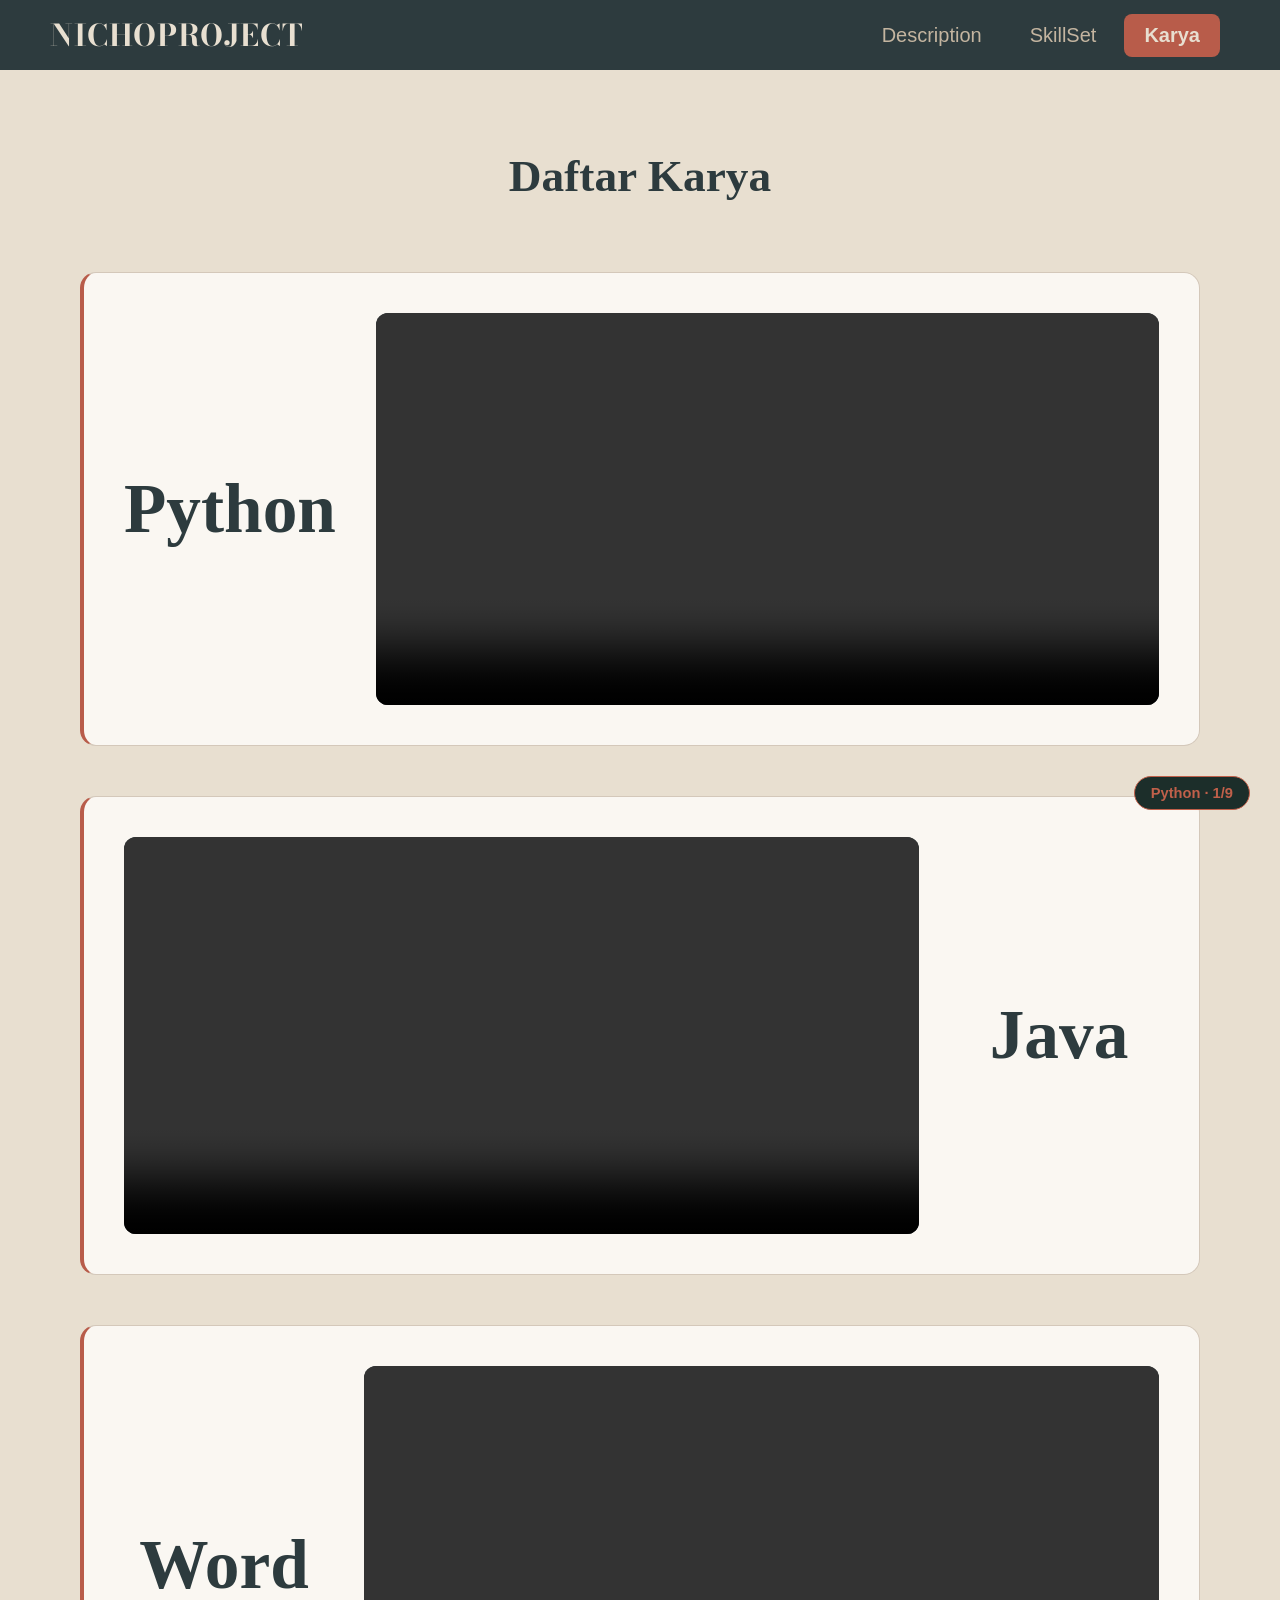
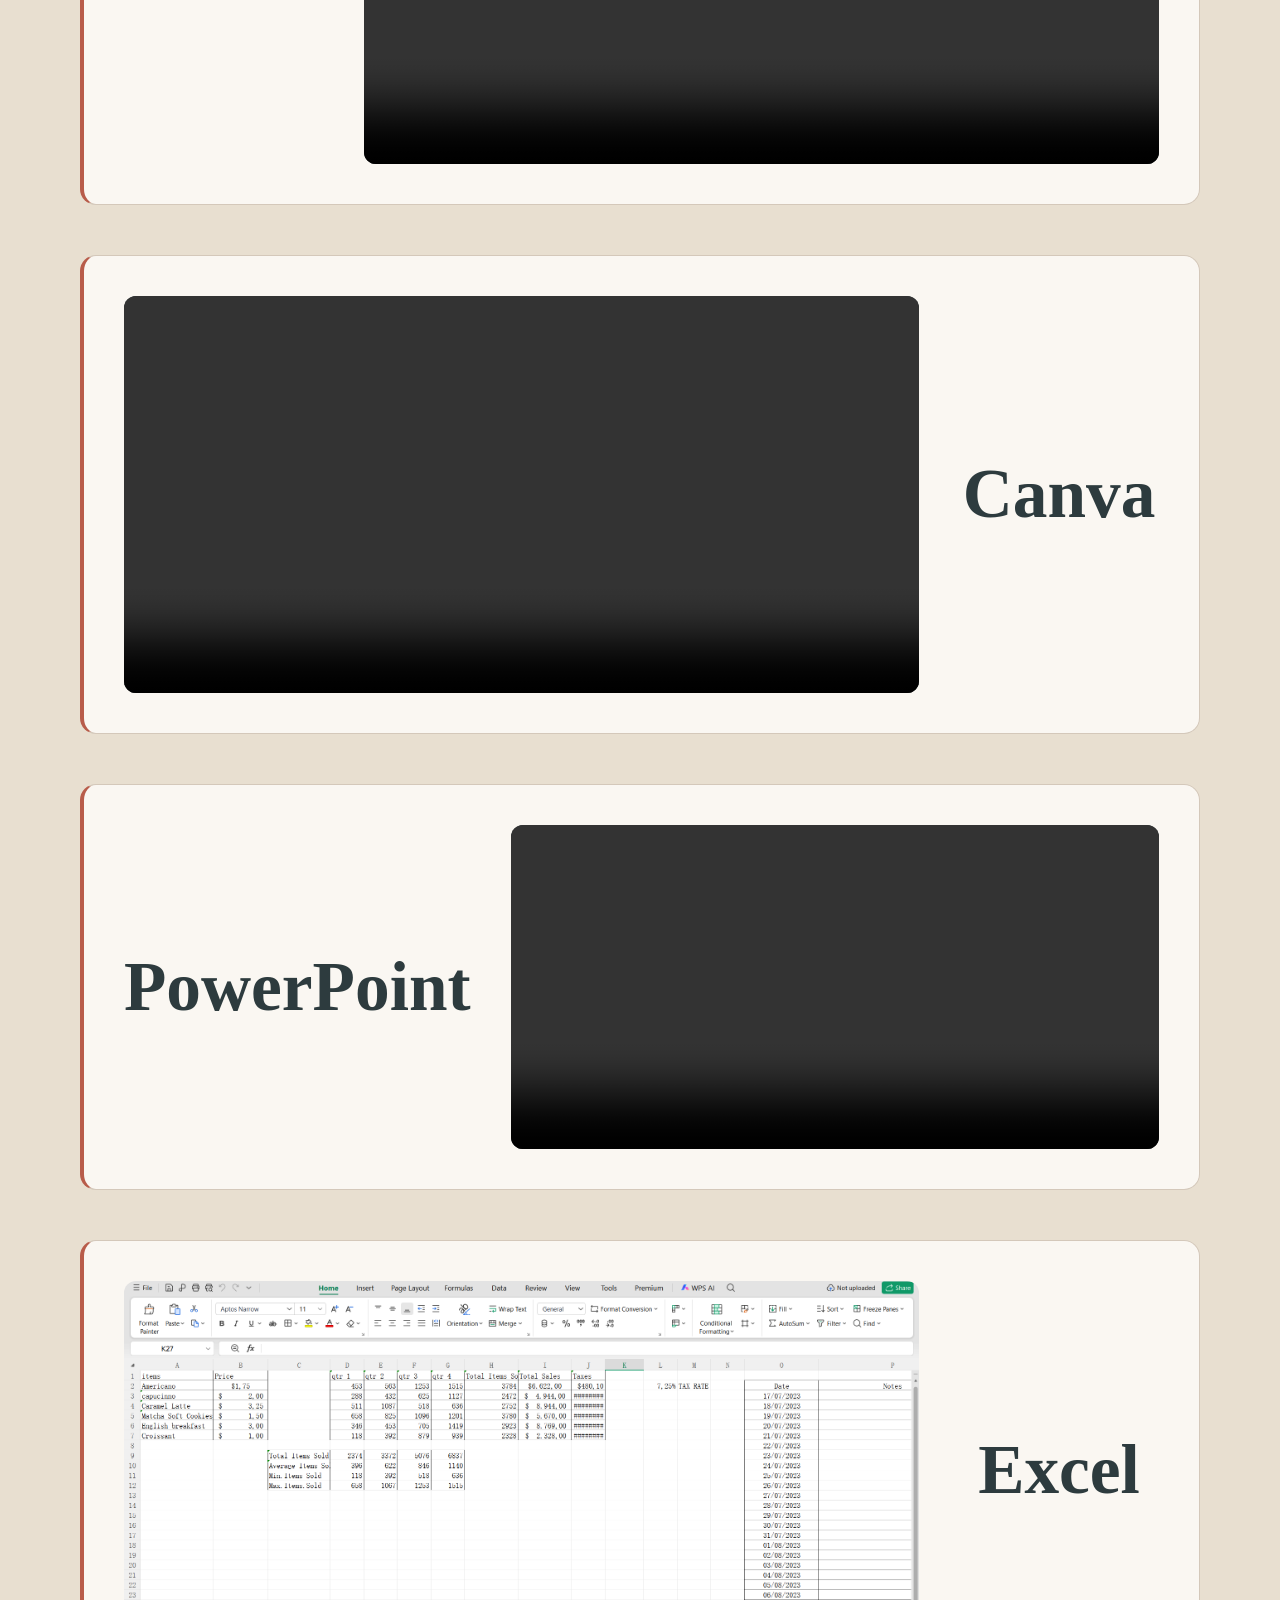
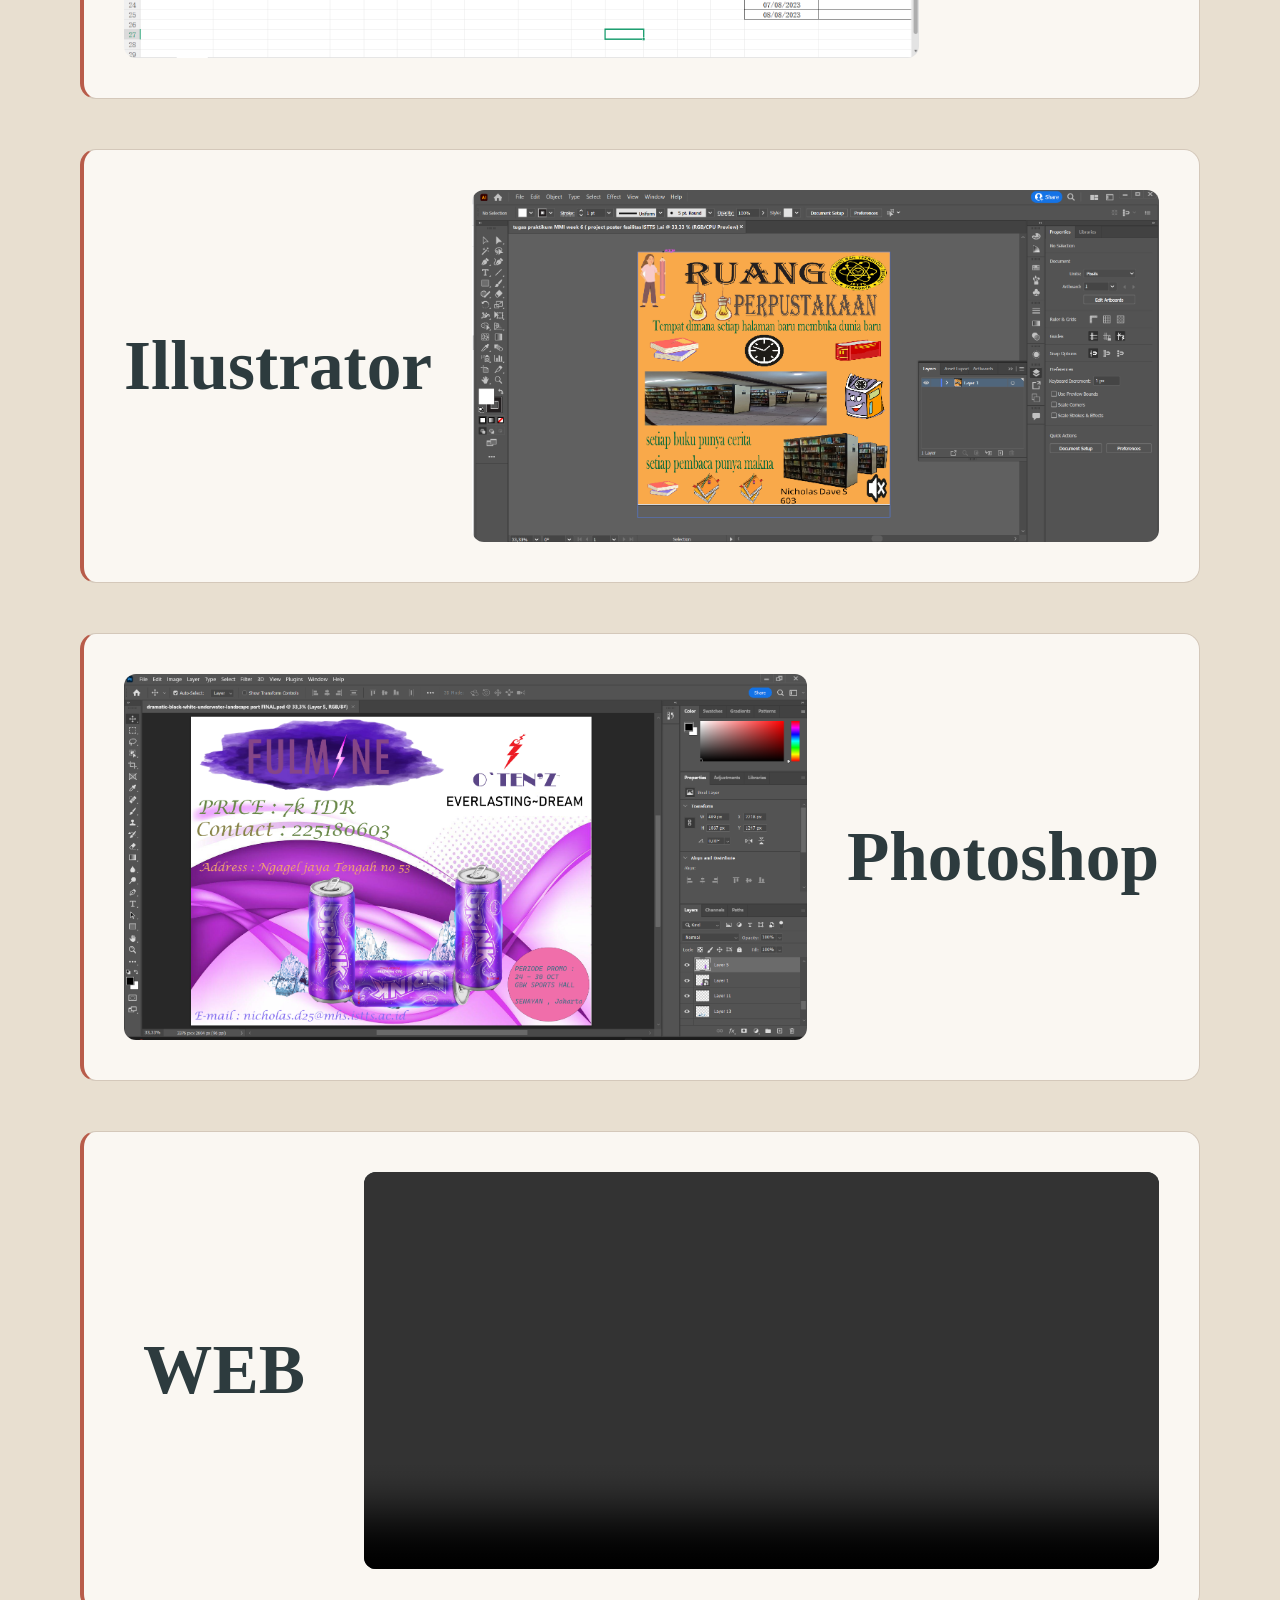
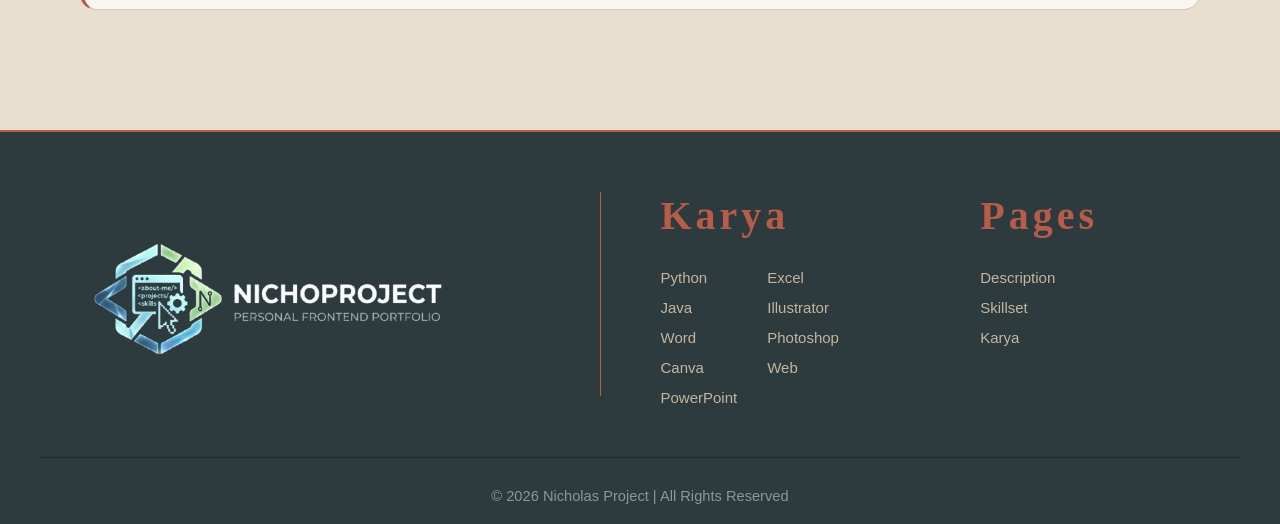
==== karya.html @ 3f75082c "Add files via upload" ====
<!DOCTYPE html>
<html lang="en">
  <head>
    <meta charset="UTF-8" />
    <meta name="viewport" content="width=device-width, initial-scale=1.0" />
    <title>Nicproject - Karya</title>
    <link rel="icon" type="image/x-icon" href="nicproject.png" />
    <link rel="preconnect" href="https://fonts.googleapis.com" />
    <link rel="preconnect" href="https://fonts.gstatic.com" crossorigin />
    <link
      href="https://fonts.googleapis.com/css2?family=Bodoni+Moda:ital,opsz,wght@0,6..96,400..900;1,6..96,400..900&display=swap"
      rel="stylesheet"/>
    <link rel="stylesheet" href="global.css" />
    <link rel="stylesheet" href="karya.css" />
  </head>
  <body>
    <div id="page">
      <div id="realheader">
        <div id="header">
          <div class="logo-area">
            <a href="index.html">NICHOPROJECT</a>
          </div>
          <nav>
            <a href="index.html">Description</a>
            <a href="Skill.html">SkillSet</a>
            <a href="karya.html">Karya</a>
          </nav>
        </div>
      </div>

      <div id="body">
        <div id="title">
          <h1>Daftar Karya</h1>
        </div>

        <div id="phytonmain">
          <div id="texsphyton"><h1>Python</h1></div>
          <div id="videophyton">
            <video controls autoplay muted loop src="Phyton-Project.mp4"></video>
          </div>
        </div>

        <div id="javamain">
          <div id="videojava">
            <video controls autoplay muted loop src="Java-Project.mp4"></video>
          </div>
          <div id="texsjava"><h1>Java</h1></div>
        </div>

        <div id="wordmain">
          <div id="texsword"><h1>Word</h1></div>
          <div id="videoword">
            <video controls autoplay muted loop src="word-project.mp4"></video>
          </div>
        </div>

        <div id="canvamain">
          <div id="videocanva">
            <video controls autoplay muted loop src="Canva 2026-04-12 00-42-02.mp4"></video>
          </div>
          <div id="texscanva"><h1>Canva</h1></div>
        </div>

        <div id="powerpointmain">
          <div id="texspowerpoint"><h1>PowerPoint</h1></div>
          <div id="videopowerpoint">
            <video controls autoplay muted loop src="powerpoint-Project.mp4"></video>
          </div>
        </div>

        <div id="excelmain">
          <div id="fotoexcel">
            <img src="workexcel.png" alt="Excel project" />
          </div>
          <div id="texsexcel"><h1>Excel</h1></div>
        </div>

        <div id="ilustratormain">
          <div id="texsilustrator"><h1>Illustrator</h1></div>
          <div id="fotoilustrator">
            <img src="adobe-ilustrator.png" alt="Illustrator project" />
          </div>
        </div>

        <div id="photoshopmain">
          <div id="fotophotoshop">
            <img src="project-photoshop.png" alt="Photoshop project" />
          </div>
          <div id="texsphotoshop"><h1>Photoshop</h1></div>
        </div>

        <div id="webmain">
          <div id="texsweb"><h1>WEB</h1></div>
          <div id="videoweb">
            <video controls autoplay muted loop src="WEBdevelopment-Project.mp4"></video>
          </div>
        </div>
      </div>

      <div id="footer">
        <div class="footer-container">
          <div class="footer-kolomP">
            <ul>
              <li><a href="index.html" class="footer-project-name"><img src="nicproject.png" alt="Logo" /></a></li>
            </ul>
          </div>
          <div class="footer-kolom">
            <h3>Karya</h3>
            <div class="footer-kolom-pisah">
              <ul>
                <li><a href="#phytonmain">Python</a></li>
                <li><a href="#javamain">Java</a></li>
                <li><a href="#wordmain">Word</a></li>
                <li><a href="#canvamain">Canva</a></li>
                <li><a href="#powerpointmain">PowerPoint</a></li>
              </ul>
              <ul>
                <li><a href="#excelmain">Excel</a></li>
                <li><a href="#ilustratormain">Illustrator</a></li>
                <li><a href="#photoshopmain">Photoshop</a></li>
                <li><a href="#webmain">Web</a></li>
              </ul>
            </div>
          </div>
          <div class="footer-kolom">
            <h3>Pages</h3>
            <ul>
              <li><a href="index.html">Description</a></li>
              <li><a href="Skill.html">Skillset</a></li>
              <li><a href="karya.html">Karya</a></li>
            </ul>
          </div>
        </div>
        <div class="footer-bawah">
          <p>© 2026 Nicholas Project | All Rights Reserved</p>
        </div>
      </div>
    </div>

    <script>
      var navLinks = document.querySelectorAll("nav a");
      for (var i = 0; i < navLinks.length; i++) {
        if (navLinks[i].href.includes("karya")) {
          navLinks[i].style.background   = "#B85C4A";
          navLinks[i].style.borderRadius = "8px";
          navLinks[i].style.color        = "#E8DFD0";
          navLinks[i].style.fontWeight   = "bold";
        }
      }

      var projectCards = document.querySelectorAll(
        "#phytonmain, #javamain, #wordmain, #canvamain, #powerpointmain, #excelmain, #ilustratormain, #photoshopmain, #webmain"
      );

      for (var j = 0; j < projectCards.length; j++) {
        projectCards[j].style.opacity    = "0";
        projectCards[j].style.transform  = "translateY(60px)";
        projectCards[j].style.transition = "opacity 0.7s ease, transform 0.7s ease";
      }

      function checkCards() {
        for (var k = 0; k < projectCards.length; k++) {
          var elementTop = projectCards[k].offsetTop;
          if (window.scrollY + window.innerHeight - 60 > elementTop) {
            projectCards[k].style.opacity   = "1";
            projectCards[k].style.transform = "translateY(0)";
          }
        }
      }

      window.addEventListener("scroll", checkCards);
      window.addEventListener("load",   checkCards);

      var progressBar = document.createElement("div");
      progressBar.style.position   = "fixed";
      progressBar.style.top        = "0";
      progressBar.style.left       = "0";
      progressBar.style.height     = "3px";
      progressBar.style.width      = "0%";
      progressBar.style.background = "#C0604A";
      progressBar.style.zIndex     = "99999";
      document.body.appendChild(progressBar);

      window.addEventListener("scroll", function () {
        var scrolled        = window.scrollY;
        var totalScrollable = document.body.scrollHeight - window.innerHeight;
        progressBar.style.width = (scrolled / totalScrollable) * 100 + "%";
      });

      var topButton = document.createElement("button");
      topButton.textContent        = "↑";
      topButton.style.position     = "fixed";
      topButton.style.bottom       = "30px";
      topButton.style.right        = "30px";
      topButton.style.zIndex       = "999";
      topButton.style.width        = "50px";
      topButton.style.height       = "50px";
      topButton.style.borderRadius = "50%";
      topButton.style.border       = "2px solid #C0604A";
      topButton.style.background   = "#1C2E2A";
      topButton.style.color        = "#C0604A";
      topButton.style.fontSize     = "20px";
      topButton.style.fontWeight   = "bold";
      topButton.style.cursor       = "pointer";
      topButton.style.opacity      = "0";
      topButton.style.transition   = "opacity 0.3s, transform 0.3s";
      topButton.addEventListener("mouseenter", function () { this.style.transform = "scale(1.15)"; });
      topButton.addEventListener("mouseleave", function () { this.style.transform = "scale(1)"; });
      topButton.addEventListener("click",      function () { window.scrollTo({ top: 0, behavior: "smooth" }); });
      document.body.appendChild(topButton);

      window.addEventListener("scroll", function () {
        if (window.scrollY > 300) {
          topButton.style.opacity       = "1";
          topButton.style.pointerEvents = "auto";
        } else {
          topButton.style.opacity       = "0";
          topButton.style.pointerEvents = "none";
        }
      });

      var sectionNames = ["Python","Java","Word","Canva","PowerPoint","Excel","Illustrator","Photoshop","WEB"];

      var badge = document.createElement("div");
      badge.id                 = "scrollBadge";
      badge.style.position     = "fixed";
      badge.style.bottom       = "90px";
      badge.style.right        = "30px";
      badge.style.zIndex       = "9999";
      badge.style.background   = "#1C2E2A";
      badge.style.color        = "#C0604A";
      badge.style.border       = "1px solid #C0604A";
      badge.style.padding      = "8px 16px";
      badge.style.borderRadius = "20px";
      badge.style.fontFamily   = "Arial, sans-serif";
      badge.style.fontSize     = "11pt";
      badge.style.fontWeight   = "bold";
      badge.textContent        = "Scroll to explore · 0/" + projectCards.length;
      document.body.appendChild(badge);

      function checkBadge() {
        for (var n = 0; n < projectCards.length; n++) {
          var elementTop    = projectCards[n].offsetTop;
          var elementBottom = elementTop + projectCards[n].offsetHeight;
          if (window.scrollY + window.innerHeight * 0.6 > elementTop && window.scrollY < elementBottom) {
            badge.textContent = sectionNames[n] + " · " + (n + 1) + "/" + projectCards.length;
            break;
          }
        }
      }

      window.addEventListener("scroll", checkBadge);
      window.addEventListener("load",   checkBadge);
    </script>
  </body>
</html>
---- global.css ----
html, body, #page {
    max-width: 100%;
    overflow-x: hidden;
}

* {
    padding: 0;
    margin: 0;
    box-sizing: border-box;
}

#realheader {
    width: 100%;
}

#header {
    width: 100%;
    background-color: #2D3B3E;
    display: flex;
    justify-content: space-between;
    align-items: center;
    padding-left: 50px;
    padding-right: 60px;
    padding-top: 12px;
    padding-bottom: 12px;
    position: relative;
    z-index: 999;
}

.logo-area a {
    font-family: 'Bodoni Moda', Georgia, serif;
    font-size: 30px;
    font-weight: bold;
    color: #E8DFD0;
    text-decoration: none;
    white-space: nowrap;
    letter-spacing: 0.02em;
    transition: color 0.3s;
}

.logo-area a:hover {
    color: #B85C4A;
}

nav {
    display: flex;
    gap: 8px;
}

nav a {
    font-size: 15pt;
    text-decoration: none;
    color: #C4B5A0;
    font-family: Arial, sans-serif;
    transition: color 0.3s, background-color 0.3s;
    padding: 10px 20px;
    border-radius: 10px;
}

nav a:hover {
    color: #C87A5A;
    background-color: #3D6466;
}

#footer {
    background-color: #2D3B3E;
    padding: 60px 40px 20px;
    border-top: 2px solid #B85C4A;
    margin-top: 60px;
}

.footer-container {
    display: flex;
    gap: 60px;
    justify-content: flex-start;
    align-items: flex-start;
    flex-wrap: wrap;
}

.footer-kolomP {
    flex: 2;
    border-right: 1px solid #B85C4A;
    padding-right: 40px;
    min-width: 280px;
}

.footer-kolomP ul {
    list-style: none;
    padding: 0;
    margin: 0;
    display: flex;
    flex-direction: column;
    gap: 12px;
}

.footer-kolomP a {
    font-family: Arial, sans-serif;
    font-size: 16px;
    color: #C4B5A0;
    text-decoration: none;
    transition: color 0.3s;
    line-height: 1.6;
}

.footer-kolomP a:hover {
    color: #C87A5A;
}

.footer-kolomP ul li:first-child a {
    display: block;
    line-height: 1.1;
    margin-bottom: 6px;
}

.footer-kolomP ul li:first-child a img {
    max-width: 450px;
    width: 100%;
    height: auto;
    display: block;
    transition: opacity 0.4s;
}

.footer-kolomP ul li:first-child a:hover img {
    opacity: 0.70;
}

.footer-kolom {
    flex: 1;
    min-width: 130px;
}

.footer-kolom h3 {
    font-family: Georgia, serif;
    font-size: 30pt;
    color: #B85C4A;
    margin-top: 0;
    margin-bottom: 30px;
    letter-spacing: 4px;
}

.footer-kolom ul {
    list-style: none;
    padding: 0;
    margin: 0;
    display: flex;
    flex-direction: column;
    gap: 12px;
}

.footer-kolom a {
    font-family: Arial, sans-serif;
    font-size: 15px;
    color: #C4B5A0;
    text-decoration: none;
    transition: color 0.3s;
}

.footer-kolom a:hover {
    color: #C87A5A;
}

.footer-kolom-pisah {
    display: flex;
    gap: 30px;
}

.footer-kolom-pisah ul {
    list-style: none;
    padding: 0;
    margin: 0;
    display: flex;
    flex-direction: column;
    gap: 12px;
}

.footer-bawah {
    text-align: center;
    padding-top: 30px;
    border-top: 1px solid #1E2E30;
    margin-top: 50px;
}

.footer-bawah p {
    font-family: Arial, sans-serif;
    font-size: 11pt;
    color: #8A9890;
    margin: 0;
}

@media (max-width: 900px) {
    #header {
        padding-left: 24px;
        padding-right: 24px;
    }

    .footer-kolomP ul li:first-child a img {
        max-width: 180px;
    }
}

@media (max-width: 640px) {
    #header {
        flex-wrap: wrap;
        padding-left: 16px;
        padding-right: 16px;
        gap: 8px;
    }

    nav {
        flex-wrap: wrap;
        justify-content: center;
        gap: 6px;
    }

    nav a {
        font-size: 12pt;
        padding: 6px 12px;
    }

    .footer-container {
        flex-direction: column;
        gap: 30px;
    }

    .footer-kolomP {
        border-right: none;
        border-bottom: 1px solid #B85C4A;
        padding-right: 0;
        padding-bottom: 20px;
        width: 100%;
    }

    .footer-kolomP ul li:first-child a img {
        max-width: 150px;
    }
}
---- karya.css ----
#page {
  background-color: #E8DFD0;
  min-height: 100vh;
}

#body {
  max-width: 1200px;
  margin: 0 auto;
  padding: 80px 40px 60px;
  display: flex;
  flex-direction: column;
  gap: 50px;
}

#title {
  text-align: center;
}

#title h1 {
  font-family: Georgia, serif;
  font-size: 34pt;
  font-weight: bold;
  color: #2D3B3E;
  margin: 0 0 20px 0;
}

#phytonmain,
#javamain,
#wordmain,
#canvamain,
#powerpointmain,
#excelmain,
#ilustratormain,
#photoshopmain,
#webmain {
  display: flex;
  align-items: center;
  gap: 40px;
  background-color: #FAF7F2;
  border: 1px solid #D4C8BA;
  border-left: 4px solid #B85C4A;
  border-radius: 16px;
  padding: 40px;
  transition: box-shadow 0.3s;
}

#phytonmain:hover,
#javamain:hover,
#wordmain:hover,
#canvamain:hover,
#powerpointmain:hover,
#excelmain:hover,
#ilustratormain:hover,
#photoshopmain:hover,
#webmain:hover {
  box-shadow: 0 4px 24px rgba(90, 128, 128, 0.15);
}

#texsphyton,
#texsjava,
#texsword,
#texscanva,
#texspowerpoint,
#texsexcel,
#texsilustrator,
#texsphotoshop,
#texsweb {
  flex: 0 0 200px;
  display: flex;
  align-items: center;
  justify-content: center;
  text-align: center;
}

#texsphyton h1,
#texsjava h1,
#texsword h1,
#texscanva h1,
#texspowerpoint h1,
#texsexcel h1,
#texsilustrator h1,
#texsphotoshop h1,
#texsweb h1 {
  font-family: Georgia, serif;
  font-size: 52pt;
  font-weight: bold;
  color: #2D3B3E;
  margin: 0;
  transition: color 0.3s;
}

#texsphyton h1:hover,
#texsjava h1:hover,
#texsword h1:hover,
#texscanva h1:hover,
#texspowerpoint h1:hover,
#texsexcel h1:hover,
#texsilustrator h1:hover,
#texsphotoshop h1:hover,
#texsweb h1:hover {
  color: #B85C4A;
}

#videophyton,
#videojava,
#videoword,
#videocanva,
#videopowerpoint,
#videoweb {
  flex: 1;
  min-width: 0;
}

video {
  width: 100%;
  height: 300px;
  object-fit: cover;
  border-radius: 12px;
  display: block;
  background-color: #2D3B3E;
}

#fotoexcel,
#fotoilustrator,
#fotophotoshop {
  flex: 1;
  min-width: 0;
}

#fotoexcel img,
#fotoilustrator img,
#fotophotoshop img {
  width: 100%;
  height: 300px;
  object-fit: cover;
  border-radius: 12px;
  display: block;
}


*,
*::before,
*::after {
  box-sizing: border-box;
}

body,
#page {
  overflow-x: hidden;
  max-width: 100%;
}



#videophyton video,
#videojava video,
#videoword video,
#videocanva video,
#videopowerpoint video,
#videoweb video,
#fotoexcel img,
#fotoilustrator img,
#fotophotoshop img {
  max-width: 100%;
  height: auto;
}

@media (max-width: 900px) {
  #texsphyton h1,
  #texsjava h1,
  #texsword h1,
  #texscanva h1,
  #texspowerpoint h1,
  #texsexcel h1,
  #texsilustrator h1,
  #texsphotoshop h1,
  #texsweb h1 {
    font-size: 42pt;
  }

  #body {
    padding-left: 24px;
    padding-right: 24px;
  }

  #videophyton video,
  #videojava video,
  #videoword video,
  #videocanva video,
  #videopowerpoint video,
  #videoweb video,
  #fotoexcel img,
  #fotoilustrator img,
  #fotophotoshop img {
    height: 240px;
  }
}

@media (max-width: 640px) {
  #body {
    padding: 24px 12px 40px 12px;
    gap: 24px;
  }

  #title h1 {
    font-size: 30pt;
  }

  #phytonmain,
  #javamain,
  #wordmain,
  #canvamain,
  #powerpointmain,
  #excelmain,
  #ilustratormain,
  #photoshopmain,
  #webmain {
    flex-direction: column;
    padding: 24px 20px;
    gap: 16px;
  }

  #texsphyton,
  #texsjava,
  #texsword,
  #texscanva,
  #texspowerpoint,
  #texsexcel,
  #texsilustrator,
  #texsphotoshop,
  #texsweb {
    width: 100%;
    flex: none;
  }
  #texsphyton h1,
  #texsjava h1,
  #texsword h1,
  #texscanva h1,
  #texspowerpoint h1,
  #texsexcel h1,
  #texsilustrator h1,
  #texsphotoshop h1,
  #texsweb h1 {
    font-size: 28pt;
  }

  #videophyton,
  #videojava,
  #videoword,
  #videocanva,
  #videopowerpoint,
  #videoweb,
  #fotoexcel,
  #fotoilustrator,
  #fotophotoshop {
    width: 100%;
  }

  #videophyton video,
  #videojava video,
  #videoword video,
  #videocanva video,
  #videopowerpoint video,
  #videoweb video {
    height: auto;
    max-width: 100%;
  }
  #fotoexcel img,
  #fotoilustrator img,
  #fotophotoshop img {
    height: auto;
    max-width: 100%;
  }
}
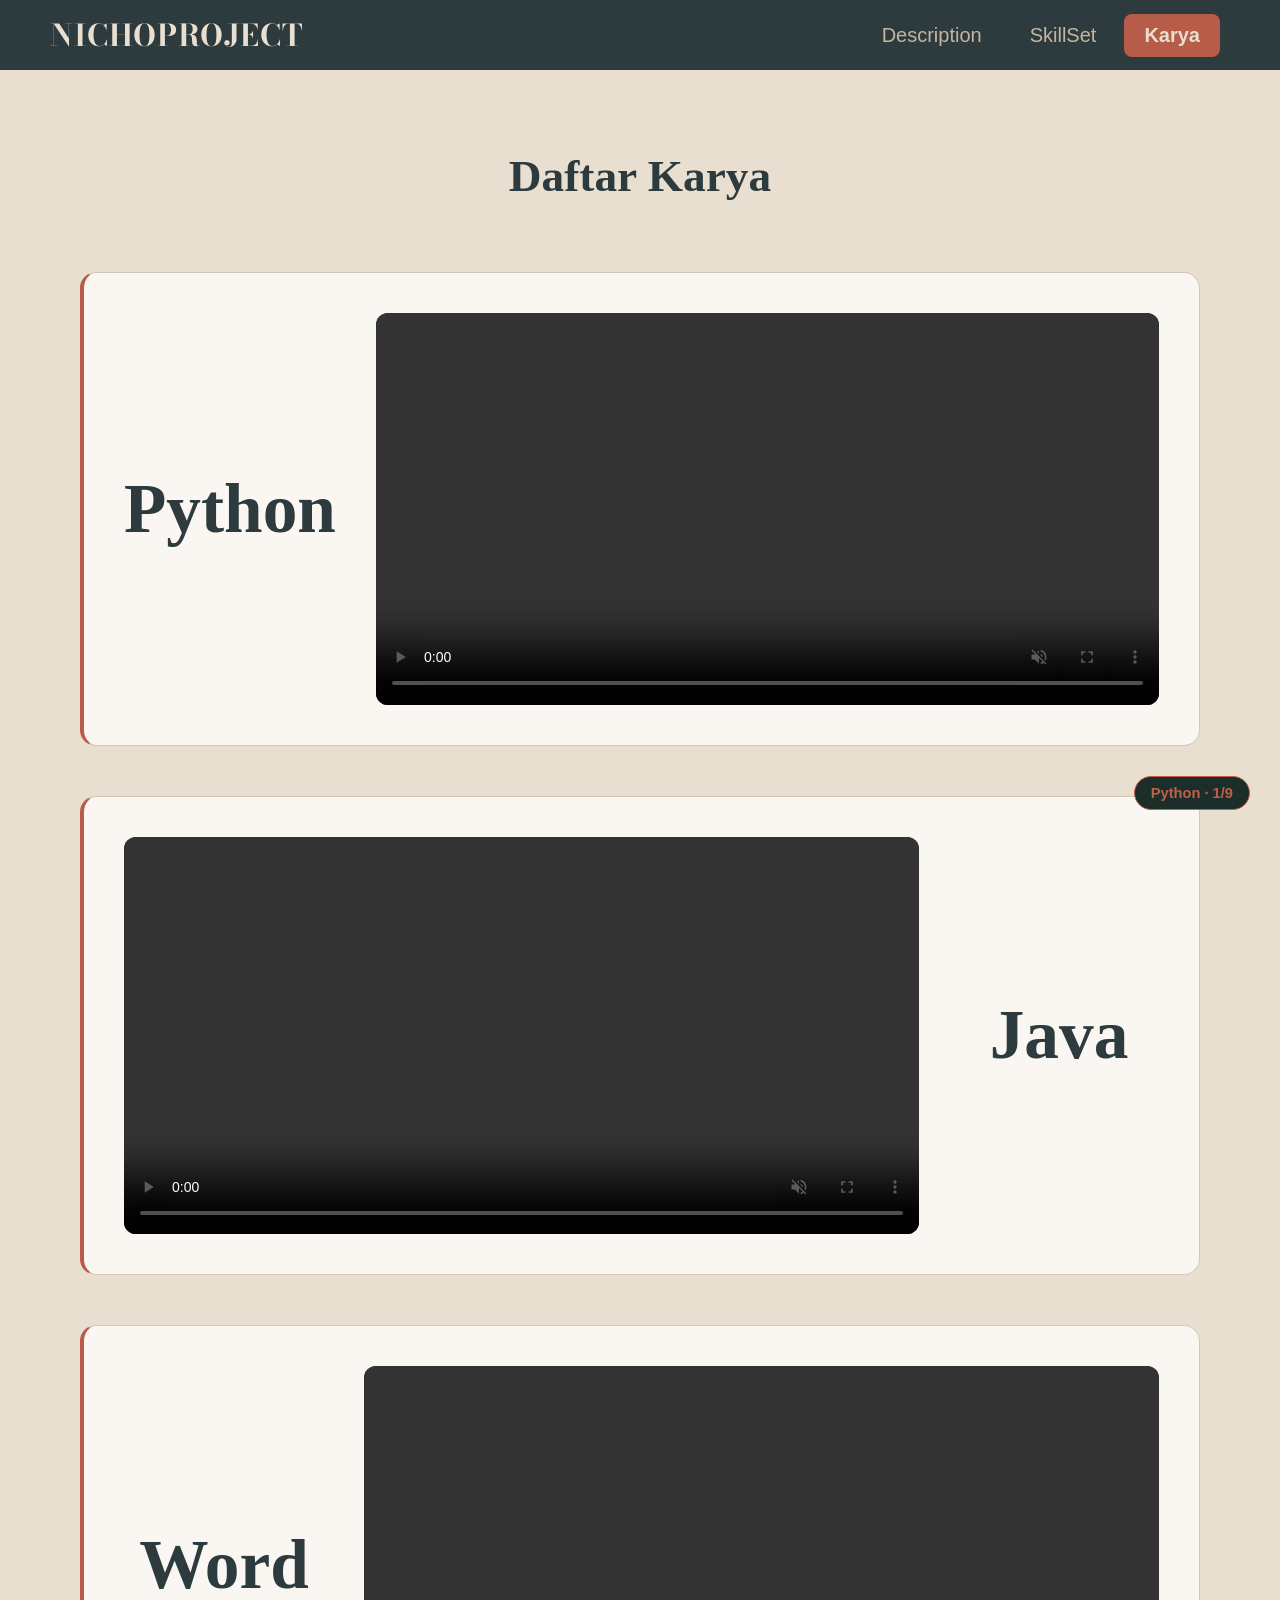
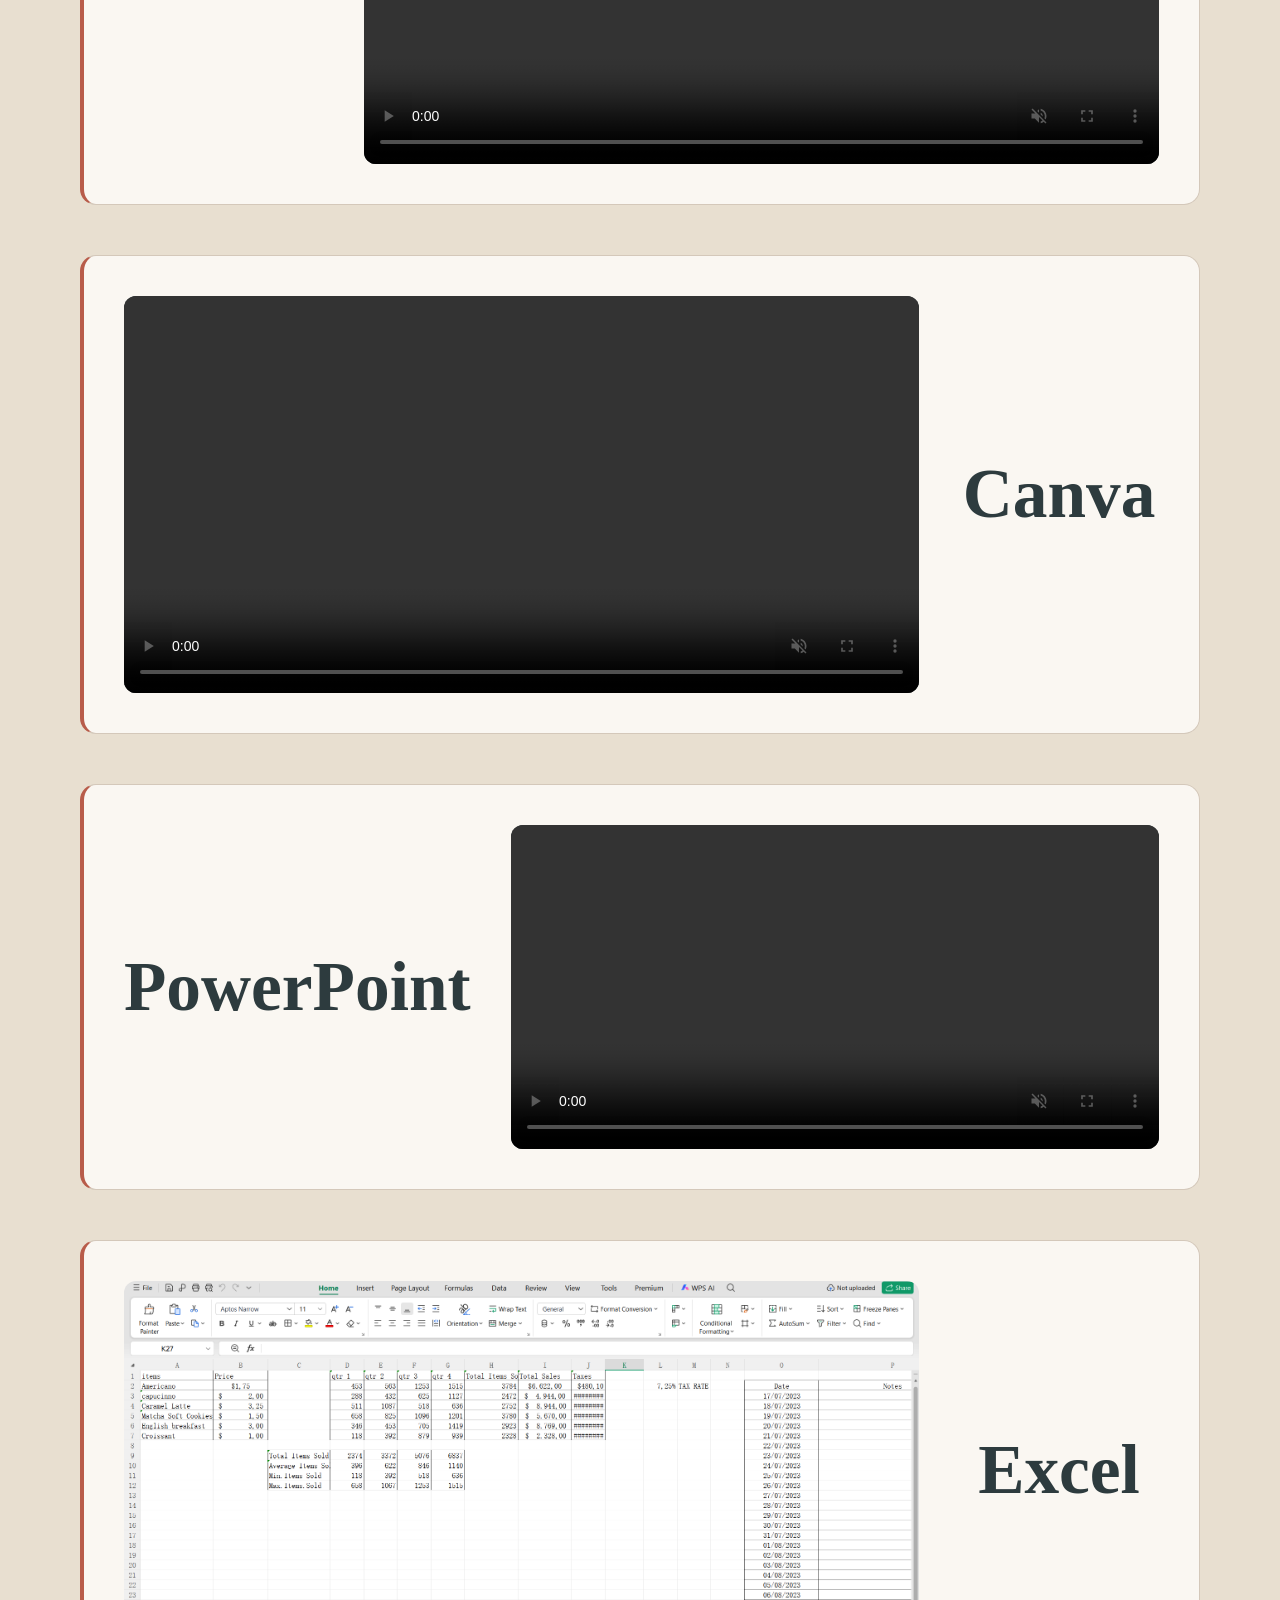
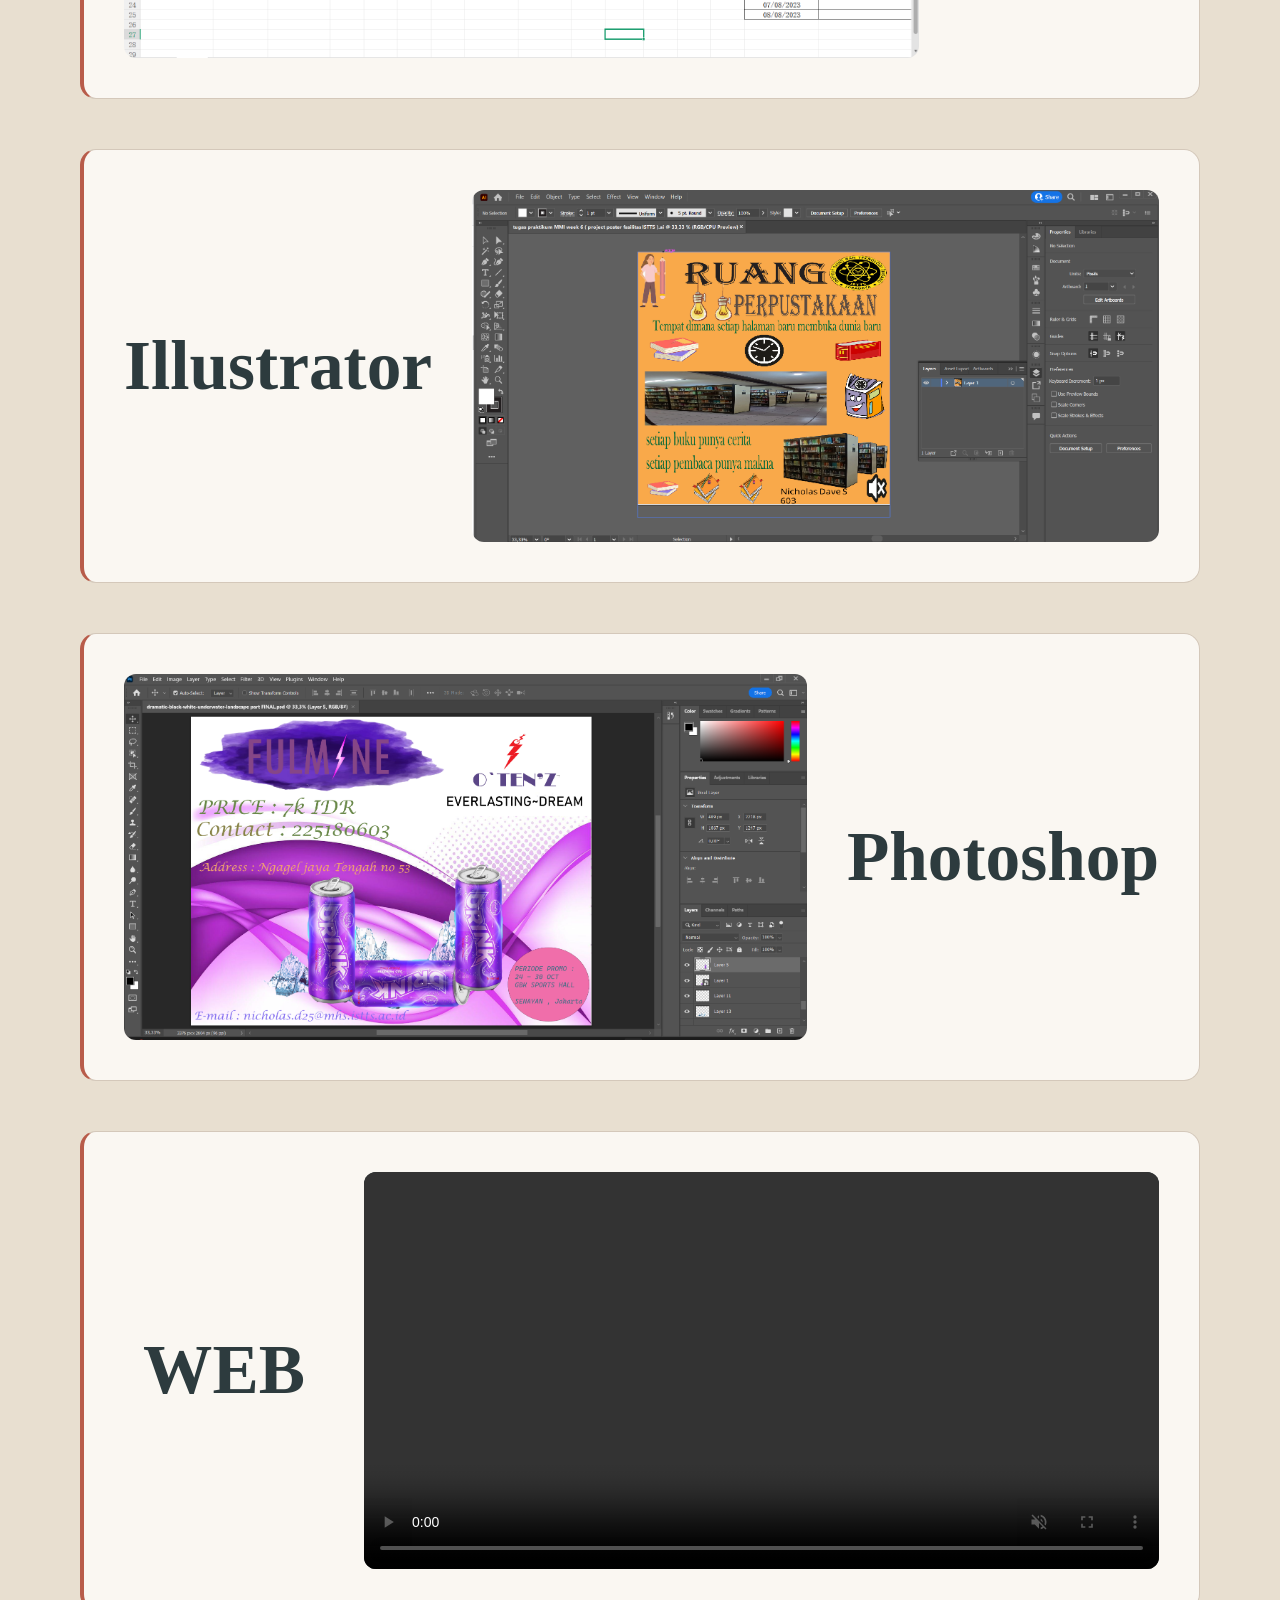
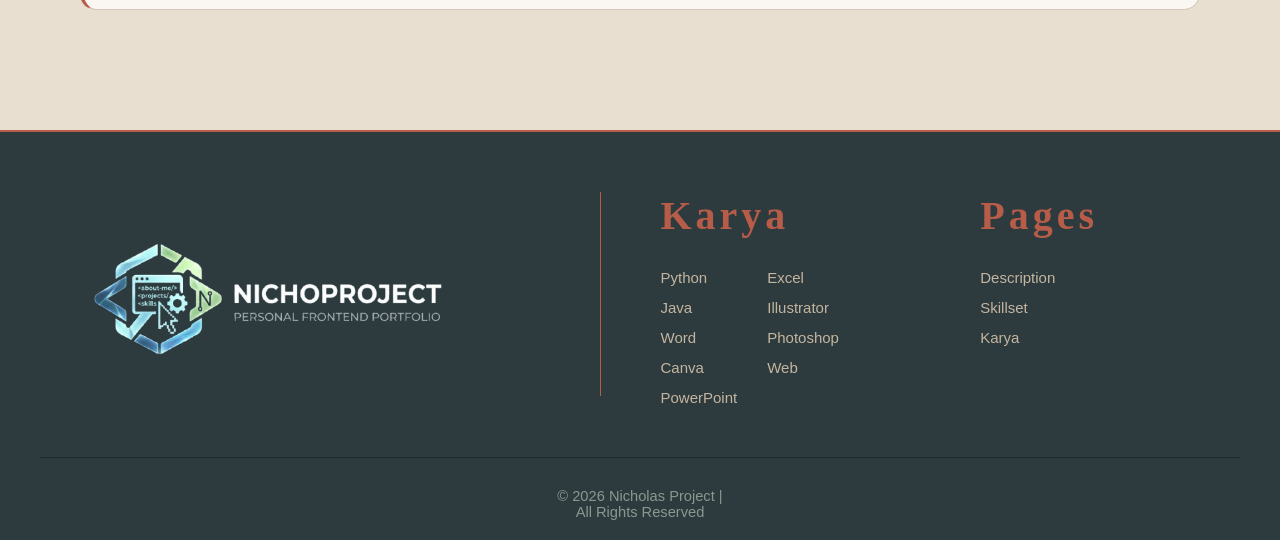
==== commit 3fa64248: "Add files via upload" ====
--- a/karya.html
+++ b/karya.html
@@ -132,7 +132,7 @@
           </div>
         </div>
         <div class="footer-bawah">
-          <p>© 2026 Nicholas Project | All Rights Reserved</p>
+          <p>© 2026 Nicholas Project |<br>All Rights Reserved</p>
         </div>
       </div>
     </div>
